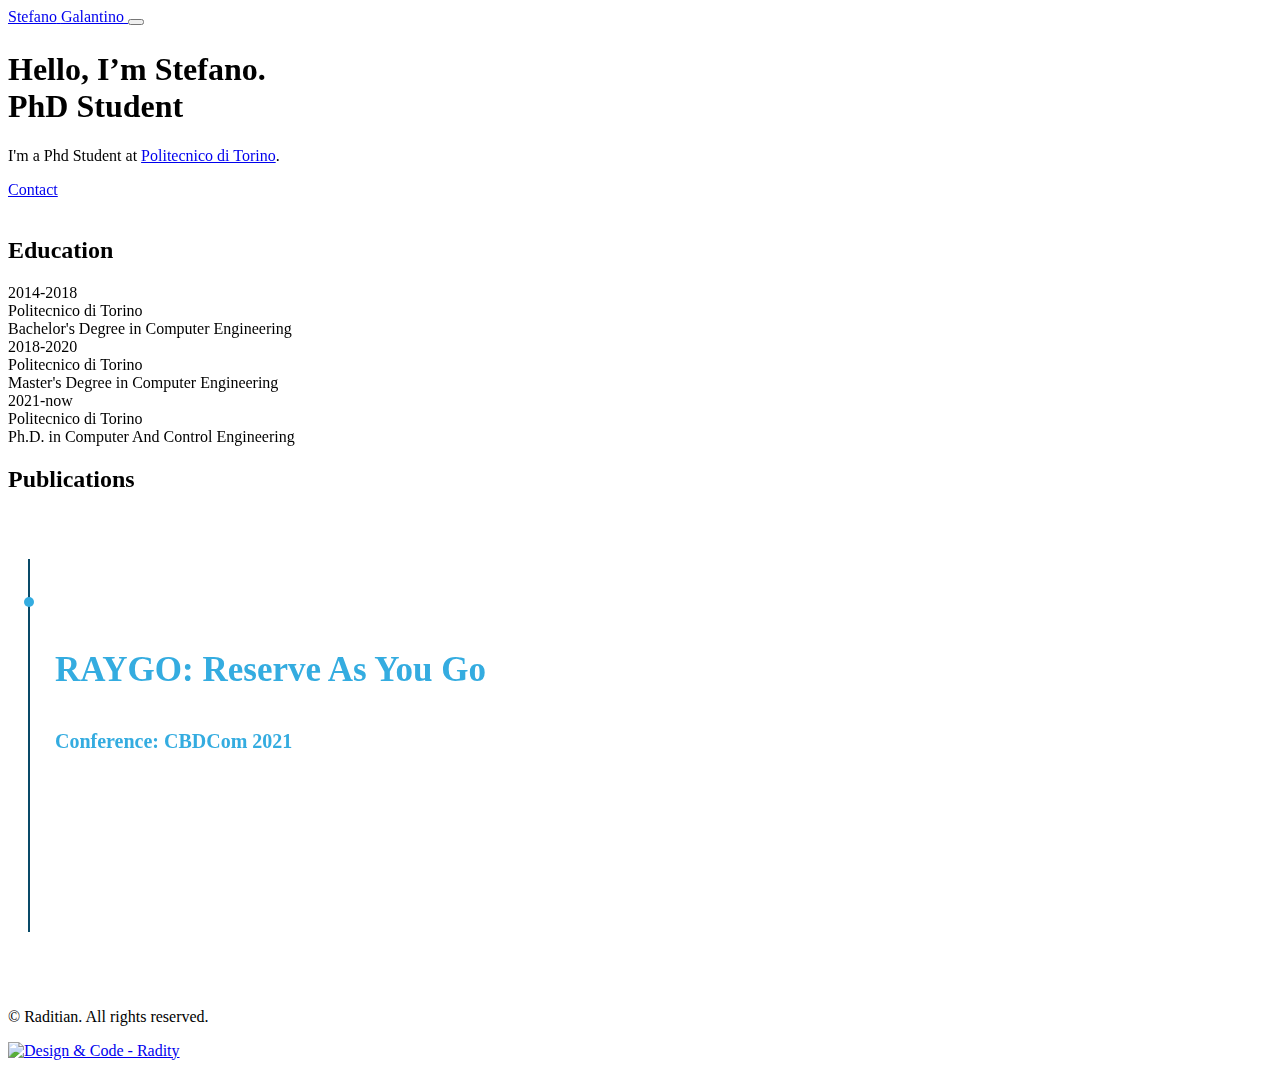
==== index.html @ fbf2f761 "Add tag for Google Analytics" ====
<!DOCTYPE html>
<html lang="en">

<head>
	<meta name="generator" content="Hugo 0.99.1" />

    <meta charset="UTF-8"/>
<meta name="viewport" content="width=device-width, initial-scale=1.0"/>
<meta http-equiv="X-UA-Compatible" content="ie=edge"/>

<!-- Global site tag (gtag.js) - Google Analytics -->
<script async src="https://www.googletagmanager.com/gtag/js?id=G-H5QQR2XGQD"></script>
<script>
  window.dataLayer = window.dataLayer || [];
  function gtag(){dataLayer.push(arguments);}
  gtag('js', new Date());

  gtag('config', 'G-H5QQR2XGQD');
</script>


<title></title>
<style>
     
    .rad-fade-in {
        will-change: opacity, transform;
        animation-name: rad-fade-in-fallback;
        animation-duration: 5s;
        animation-fill-mode: both;
    }

    @keyframes rad-fade-in-fallback {
        0% {
            opacity: 0;
        }

        75% {
            opacity: 0;
        }

        100% {
            opacity: 1;
        }
    }

    .fonts-loaded .rad-fade-in.rad-waiting {
        animation-name: none;
        opacity: 0;
    }

    .fonts-loaded .rad-fade-in.rad-animate {
        animation-name: rad-fade-in;
        animation-duration: 1.1s;
        animation-fill-mode: both;
    }

    @keyframes rad-fade-in {
        0% {
            opacity: 0;
        }

        100% {
            opacity: 1;
        }
    }

     
    .rad-fade-in-long {
        will-change: opacity, transform;
        animation-name: rad-fade-in-long-fallback;
        animation-duration: 8s;
        animation-fill-mode: both;
    }

    @keyframes rad-fade-in-long-fallback {
        0% {
            opacity: 0;
        }

        75% {
            opacity: 0;
        }

        100% {
            opacity: 1;
        }
    }

    .fonts-loaded .rad-fade-in-long.rad-waiting {
        animation-name: none;
        opacity: 0;
    }

    .fonts-loaded .rad-fade-in-long.rad-animate {
        animation-name: rad-fade-in-long;
        animation-duration: 2s;
        animation-fill-mode: both;
    }

    @keyframes rad-fade-in-long {
        0% {
            opacity: 0;
        }

        20% {
            opacity: 0;
        }

        100% {
            opacity: 1;
        }
    }

     
    .rad-fade-down {
        will-change: opacity, transform;
        animation-name: rad-fade-down-fallback;
        animation-duration: 5s;
        animation-fill-mode: both;
        transform: translateY(-30px);
    }

    @keyframes rad-fade-down-fallback {
        0% {
            opacity: 0;
            transform: translateY(-30px);
        }

        75% {
            opacity: 0;
            transform: translateY(-30px);
        }

        100% {
            opacity: 1;
            transform: translateY(0);
        }
    }

    .fonts-loaded .rad-fade-down.rad-waiting {
        animation-name: none;
        opacity: 0;
        transform: translateY(-30px);
    }

    .fonts-loaded .rad-fade-down.rad-animate {
        animation-name: rad-fade-down;
        animation-duration: 1.1s;
    }

    @keyframes rad-fade-down {
        0% {
            opacity: 0;
            transform: translateY(-30px);
        }

        100% {
            opacity: 1;
            transform: translateY(0);
        }
    }

     
    .rad-scale-down {
        will-change: opacity, transform;
        animation-name: rad-scale-down-fallback;
        animation-duration: 5s;
        animation-fill-mode: both;
        transform-origin: 50% 0;
    }

    @keyframes rad-scale-down-fallback {
        0% {
            opacity: 0;
            transform: scaleY(0.95);
        }

        75% {
            opacity: 0;
            transform: scaleY(0.95);
        }

        100% {
            opacity: 1;
            transform: scaleY(1);
        }
    }

    .fonts-loaded .rad-scale-down.rad-waiting {
        animation-name: none;
        opacity: 0;
        transform: scaleY(0.95);
    }

    .fonts-loaded .rad-scale-down.rad-animate {
        animation-name: rad-scale-down;
        animation-duration: 1.1s;
        animation-fill-mode: both;
    }

    @keyframes rad-scale-down {
        0% {
            opacity: 0;
            transform: scaleY(0.95);
        }

        100% {
            opacity: 1;
            transform: scaleY(1);
        }
    }

.timeline{
  width:100%;
  background-color:#ffffff;
  color:#fff;
  padding:30px 20px;
}
.timeline ul{
  list-style-type:none;
  border-left:2px solid #094a68;
  padding:10px 5px;
}
.timeline ul li{
  padding:20px 20px;
  position:relative;
  cursor:pointer;
  transition:.5s;
}
.timeline ul li span{
  display:inline-block;
  background-color:#ffffff;
  border-radius:25px;
  padding:2px 5px;
  font-size:15px;
  text-align:center;
}
.timeline ul li .content h3{
  color:#34ace0;
  font-size:17px;
  padding-top:5px;
}
.timeline ul li .content p{
  padding:5px 0px 15px 0px;
  font-size:15px;
}
.timeline ul li:before{
  position:absolute;
  content:'';
  width:10px;
  height:10px;
  background-color:#34ace0;
  border-radius:50%;
  left:-11px;
  top:28px;
  transition:.5s;
}
.timeline ul li:hover:before{
  background-color:#0F0;
  box-shadow:0px 0px 10px 2px #0F0;
}
@media (max-width:300px){
  .timeline{
    width:100%;
    padding:30px 5px 30px 10px;
  }
  .timeline ul li .content h3{
    color:#34ace0;
    font-size:15px;
  }

}

</style>


<link rel="stylesheet" href="https://stegala.github.io/css/main.css"/>

<link rel="stylesheet" href="https://stegala.github.io/css/rad-icons.css"/>

<link rel="stylesheet" href="https://stegala.github.io/css/custom.css"/>


    


</head>

<body>

	<header class="header fixed-top rad-animation-group" id="header">
  <div class="container rad-fade-in">
    <nav class="navbar navbar-expand-lg navbar-light p-0">
      <a class="navbar-brand" href="https://stegala.github.io/">
        <span>Stefano</span>
        <span>Galantino</span>
        
      </a>
      <button
        class="navbar-toggler"
        type="button"
        data-toggle="collapse"
        data-target="#navbarSupportedContent, #header"
        aria-controls="navbarSupportedContent"
        aria-expanded="false"
        aria-label="Toggle navigation"
      >
        <span class="navbar-toggler-icon"></span>
      </button>

      <div class="collapse navbar-collapse" id="navbarSupportedContent">
        <ul class="navbar-nav ml-lg-auto">
            
        </ul>
      </div>
    </nav>
  </div>
</header>


	
	
<section class="rad-showcase rad-showcase--index rad-animation-group rad-fade-down">
  <div class="rad-showcase__bg">
    <img
      class="lozad img-responsive"
      src="[data-uri]"
      data-src="https://stegala.github.io/img/who-am-i/picwish.png"
      data-srcset="https://stegala.github.io/img/who-am-i/picwish.png 1x, https://stegala.github.io/img/who-am-i/picwish.png 2x"
      alt=""
    />
  </div>
  <div class="container">
    <div class="row">
      <div class="col-12 col-sm-12 col-md-8 col-lg-7 col-xl-6">
        <h1 class="display-1">
          Hello, I’m Stefano.
          <br />
          <span
            >PhD Student</span
          >
        </h1>
        <p class="lead">
          I'm a Phd Student at <a target='_blank' href='https://www.polito.it'>Politecnico di Torino</a>.
        </p>
        <a
          href="https://www.dauin.polito.it/personale/scheda/%28nominativo%29/stefano.galantino"
          class="btn btn-primary"
        >
          <i class="icon-mail-fill"></i>
          Contact
        </a>
      </div>
    </div>
    <div class="row platform-links">
      <div class="col-12">
        
        <a href="https://www.linkedin.com/in/stefano-galantino-212301129/" target="_blank"
          ><i class="icon-linkedin-line"></i
        ></a>
        
        <a href="https://github.com/SteGala" target="_blank"
          ><i class="icon-github-line"></i
        ></a>
        
        <a href="https://twitter.com/StefanoGalanti6" target="_blank"
          ><i class="icon-twitter-line"></i
        ></a>
        
      </div>
    </div>
  </div>
  <div class="rad-showcase__bg rad-showcase__bg--mobile">
    <img
      class="lozad img-responsive"
      src="[data-uri]"
      data-src="https://stegala.github.io/img/who-am-i/picwish.png"
      alt=""
    />
  </div>
</section>


	
	

	
	
<section class="section section--border-bottom rad-animation-group">
    <div class="container">
        <div class="row rad-fade-down">
            <div class="col-12  ">
                <h2>Education</h2>
                <div class="row pt-2 pt-md-4">
                    
                    <div class="col-10 col-sm-4 mb-4 mb-sm-0">
                        <div class="education">
                            <div class="education__date">2014-2018</div>
                            <div class="education__title">Politecnico di Torino</div>
                            <div class="education__degree">
                                Bachelor&#39;s Degree in Computer Engineering
                            </div>
                        </div>
                    </div>
                    
                    <div class="col-10 col-sm-4 mb-4 mb-sm-0">
                        <div class="education">
                            <div class="education__date">2018-2020</div>
                            <div class="education__title">Politecnico di Torino</div>
                            <div class="education__degree">
                                Master&#39;s Degree in Computer Engineering
                            </div>
                        </div>
                    </div>
                    
                    <div class="col-10 col-sm-4 mb-4 mb-sm-0">
                        <div class="education">
                            <div class="education__date">2021-now</div>
                            <div class="education__title">Politecnico di Torino</div>
                            <div class="education__degree">
                                Ph.D. in Computer And Control Engineering
                            </div>
                        </div>
                    </div>
                    
                </div>
            </div>
        </div>
    </div>
</section>


<section class="section section--border-bottom rad-animation-group">
  <div class="container">
      <div class="row rad-fade-down">
          <div class="col-12  ">
              <h2>Publications</h2>
              <div class="timeline">
                <ul>
                  <li>
                    <span>October 2021</span>
                    <div class="content" onclick="window.open('https://ieeexplore.ieee.org/abstract/document/9730334','mywindow');" style="cursor: pointer;">
                      <h3 style="font-size:35px">RAYGO: Reserve As You Go</h3>
                      <h3 style="font-size:20px">Conference: CBDCom 2021</h3>
                      <p>
                        <b style="font-size:22px">Abstract:</b>
The capability to predict the precise resource requirements of a microservice-based application is a very important problem for cloud services. In fact, the allocation of abundant resources guarantees an excellent quality of experience (QoE) for the hosted services, but it can translate into unnecessary costs for the cloud customer due to the reserved (but unused) resources. On the other side, poor resource provisioning may turn out in scarce performance when experiencing an unexpected peak of demand. This paper proposes RAYGO, a novel approach for dynamic resource provisioning to microservices in Kubernetes that (i) reliefs the customers from the definition of appropriate execution boundaries, (ii) ensures the right amount of resources at any time, according to the past and the predicted usage, and (iii) operates at the application level, acknowledging the dependency between multiple correlated microservices.
                      </p>
                    </div>
                  </li>
                </ul>
              </div>
          </div>
      </div>
  </div>
</section>

	

	<footer class="footer">
  <div class="container">
    <div class="footer__left">
      <div class="footer__copy">
        © Raditian. All rights reserved.
      </div>
    </div>
    <div class="footer__links">
      <ul class="navbar-nav ">        
      </ul>
    </div>
    <div class="footer__right">
      <a href="https://radity.com/"
        ><img
          src="https://stegala.github.io/img/general/design-and-code-radity.png"
          srcset="https://stegala.github.io/img/general/design-and-code-radity.png 1x, https://stegala.github.io/img/general/design-and-code-radity@2x.png 2x"
          alt="Design &amp; Code - Radity"
      /></a>
    </div>
  </div>
</footer>

    <script src='https://stegala.github.io/js/rad-animations.js'></script>
<script src='https://stegala.github.io/js/library/lozad.min.js'></script>
<script>
  window.addEventListener("load", function() {
    var observer = window.lozad(".lozad", {
      rootMargin: window.innerHeight / 2 + "px 0px",
      threshold: 0.01
    }); 
    observer.observe();
  });
</script>
<script src='https://stegala.github.io/js/library/jquery-3.3.1.slim.min.js'></script>
<script src='https://stegala.github.io/js/library/bootstrap.min.js'></script>
<script src='https://stegala.github.io/js/sticky-header.js'></script>
<script src='https://stegala.github.io/js/library/smooth-scroll.polyfills.min.js'></script>
<script src='https://stegala.github.io/js/library/fontfaceobserver.js'></script>
<script>
  (function(w) {
    
    if (w.document.documentElement.className.indexOf("fonts-loaded") > -1) {
      return;
    }
    var fontA = new w.FontFaceObserver("Inter", {
      weight: 300
    });
    var fontB = new w.FontFaceObserver("Inter", {
      weight: 400
    });
    var fontC = new w.FontFaceObserver("Inter", {
      weight: 500
    });
    var fontD = new w.FontFaceObserver("Inter", {
      weight: 600
    });
    var fontE = new w.FontFaceObserver("Inter", {
      weight: 700
    });
    var fontF = new w.FontFaceObserver("Inter", {
      weight: 900
    });
    w.Promise.all([fontA.load(), fontC.load(), fontF.load()]).then(function() {
      w.document.documentElement.className += " fonts-loaded";
    });
  })(this);
</script>
<script>
  const scroll = new SmoothScroll('a[href*="#"]');
    $('a.nav-link').on('click', () => {
      const navbar = $('.navbar-collapse');
      if (navbar && navbar.hasClass('show')) {
        $('.navbar-toggler').click();
      }
    })
</script>

</body>

</html>
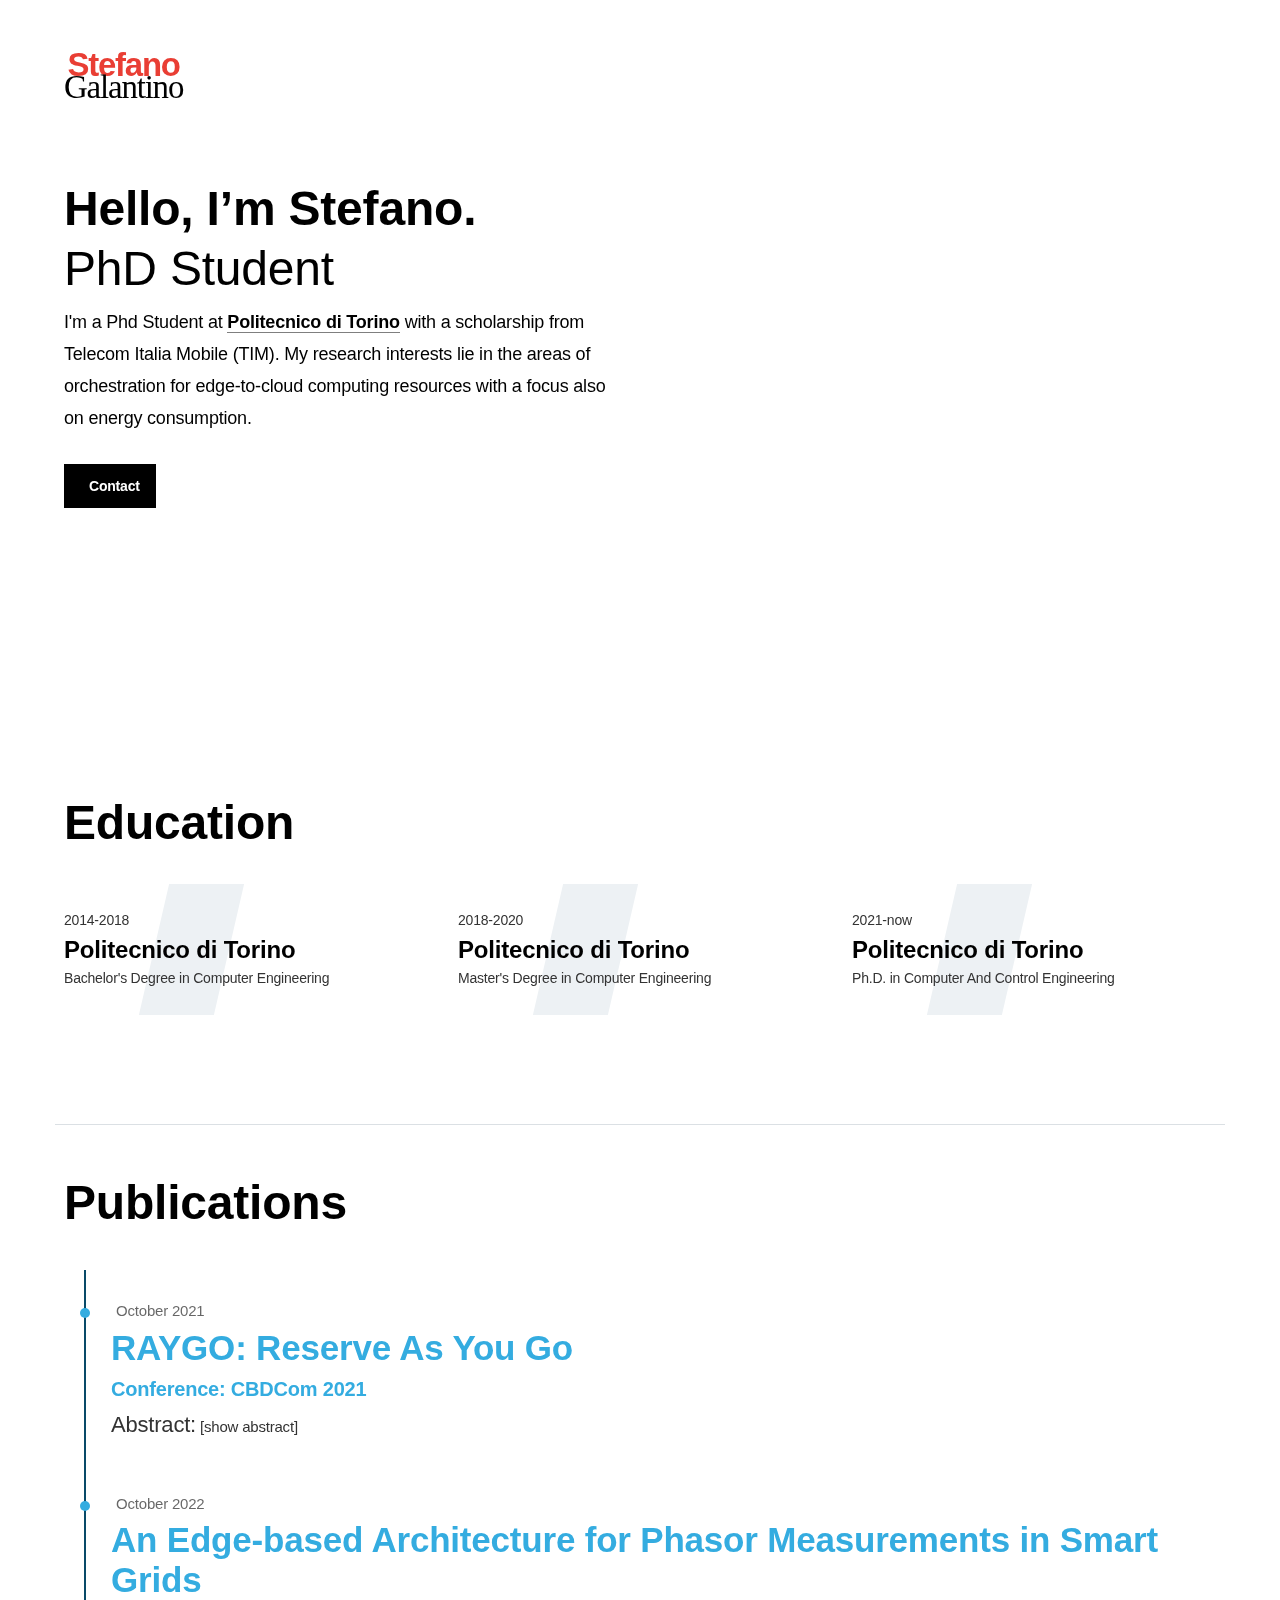
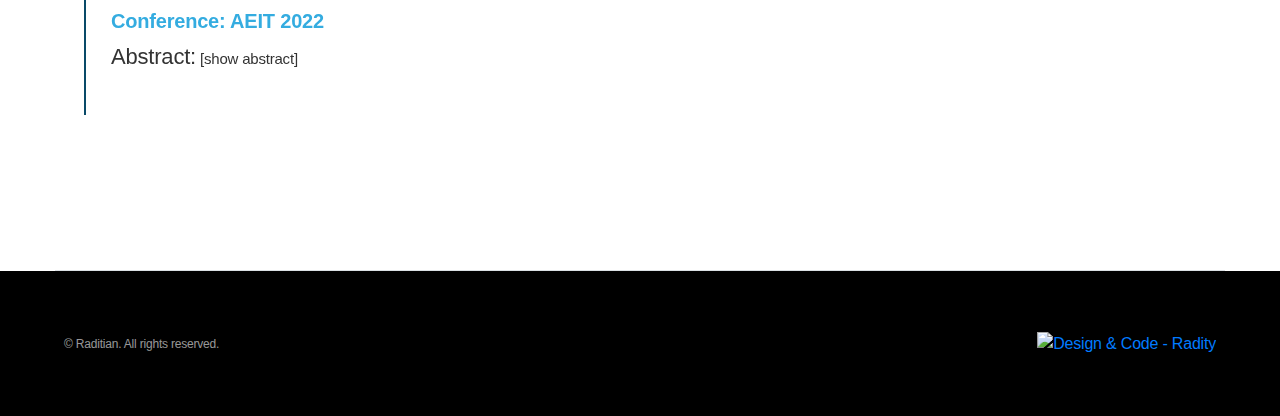
==== commit 8439c358: "Add collapsing abstract" ====
--- a/index.html
+++ b/index.html
@@ -8,19 +8,9 @@
     <meta charset="UTF-8"/>
 <meta name="viewport" content="width=device-width, initial-scale=1.0"/>
 <meta http-equiv="X-UA-Compatible" content="ie=edge"/>
-
-<!-- Global site tag (gtag.js) - Google Analytics -->
-<script async src="https://www.googletagmanager.com/gtag/js?id=G-H5QQR2XGQD"></script>
-<script>
-  window.dataLayer = window.dataLayer || [];
-  function gtag(){dataLayer.push(arguments);}
-  gtag('js', new Date());
-
-  gtag('config', 'G-H5QQR2XGQD');
-</script>
-
-
-<title></title>
+<meta name="google-site-verification" content="V_e1sEW46FnSusXERtduP-q_PcX3zpmLpabLUn7OYKY" />
+
+<title>Stefano Galantino</title>
 <style>
      
     .rad-fade-in {
@@ -225,7 +215,6 @@
 .timeline ul li{
   padding:20px 20px;
   position:relative;
-  cursor:pointer;
   transition:.5s;
 }
 .timeline ul li span{
@@ -239,9 +228,14 @@
 .timeline ul li .content h3{
   color:#34ace0;
   font-size:17px;
+  cursor:pointer;
   padding-top:5px;
 }
+.timeline ul li .content h2{
+  color:#34ace0;
+}
 .timeline ul li .content p{
+  cursor:pointer;
   padding:5px 0px 15px 0px;
   font-size:15px;
 }
@@ -342,7 +336,8 @@
           >
         </h1>
         <p class="lead">
-          I'm a Phd Student at <a target='_blank' href='https://www.polito.it'>Politecnico di Torino</a>.
+          I'm a Phd Student at <a target='_blank' href='https://www.polito.it'>Politecnico di Torino</a> with a scholarship from Telecom Italia Mobile (TIM).
+          My research interests lie in the areas of orchestration for <b>edge-to-cloud computing</b> resources with a focus also on energy consumption.
         </p>
         <a
           href="https://www.dauin.polito.it/personale/scheda/%28nominativo%29/stefano.galantino"
@@ -440,12 +435,31 @@
                 <ul>
                   <li>
                     <span>October 2021</span>
-                    <div class="content" onclick="window.open('https://ieeexplore.ieee.org/abstract/document/9730334','mywindow');" style="cursor: pointer;">
-                      <h3 style="font-size:35px">RAYGO: Reserve As You Go</h3>
-                      <h3 style="font-size:20px">Conference: CBDCom 2021</h3>
-                      <p>
+                    <div class="content">
+                      <h3 style="font-size:35px" onclick="window.open('https://ieeexplore.ieee.org/abstract/document/9730334','mywindow');">RAYGO: Reserve As You Go</h3>
+                      <h2 style="font-size:20px">Conference: CBDCom 2021</h2>
+                      <p style="display: contents;" id="collapsed-RAYGO" onclick="hideDisplayAbstract('RAYGO')">
+                        <b style="font-size:22px">Abstract:</b>
+                        [show abstract]
+                      </p>
+                      <p style="display: none;"  id="extended-RAYGO"  onclick="hideDisplayAbstract('RAYGO')">
                         <b style="font-size:22px">Abstract:</b>
 The capability to predict the precise resource requirements of a microservice-based application is a very important problem for cloud services. In fact, the allocation of abundant resources guarantees an excellent quality of experience (QoE) for the hosted services, but it can translate into unnecessary costs for the cloud customer due to the reserved (but unused) resources. On the other side, poor resource provisioning may turn out in scarce performance when experiencing an unexpected peak of demand. This paper proposes RAYGO, a novel approach for dynamic resource provisioning to microservices in Kubernetes that (i) reliefs the customers from the definition of appropriate execution boundaries, (ii) ensures the right amount of resources at any time, according to the past and the predicted usage, and (iii) operates at the application level, acknowledging the dependency between multiple correlated microservices.
+                      </p>
+                    </div>
+                  </li>
+                  <li>
+                    <span>October 2022</span>
+                    <div class="content">
+                      <h3 style="font-size:35px">An Edge-based Architecture for Phasor Measurements in Smart Grids</h3>
+                      <h2 style="font-size:20px">Conference: AEIT 2022</h2>
+                      <p style="display: contents;" id="collapsed-AEIT" onclick="hideDisplayAbstract('AEIT')">
+                        <b style="font-size:22px">Abstract:</b>
+                        [show abstract]
+                      </p>
+                      <p style="display: none;" id="extended-AEIT" onclick="hideDisplayAbstract('AEIT')">
+                        <b style="font-size:22px">Abstract:</b>
+This paper investigates the application of Kubernetes and Edge computing technologies to operate IT services in the context of power systems and smart grids. Traditional services for grid monitoring such as Phasor Measurement Units (PMUs) and Phasor Data Concentrators (PDCs) require a centralized architecture and a rigid networking infrastructure in order to properly function, which today is only achieved at the High Voltage (HV) transmission level. Furthermore, manual intervention is often the only option for PMUs/PDCs maintenance. In this work, the traditional PMU/PDC services were deployed as docker-containers in a decentralized Kubernetes cluster, which can represent any kind of geographically dispersed TCP/IP network. By leveraging remote orchestration, several key benefits are achieved: (1) no manual reconfiguration of the PMU-PDC communications upon network reconfiguration, (2) automatic PMU traffic redirection in case of PDC service redeployment in a different location, and (3) reduced data-loss upon PDC failure and enhanced overall system resiliency due to minimized ICT services down-time.
                       </p>
                     </div>
                   </li>
@@ -480,7 +494,7 @@
   </div>
 </footer>
 
-    <script src='https://stegala.github.io/js/rad-animations.js'></script>
+<script src='https://stegala.github.io/js/rad-animations.js'></script>
 <script src='https://stegala.github.io/js/library/lozad.min.js'></script>
 <script>
   window.addEventListener("load", function() {
@@ -496,6 +510,7 @@
 <script src='https://stegala.github.io/js/sticky-header.js'></script>
 <script src='https://stegala.github.io/js/library/smooth-scroll.polyfills.min.js'></script>
 <script src='https://stegala.github.io/js/library/fontfaceobserver.js'></script>
+<script src='https://stegala.github.io/js/main.js'></script>
 <script>
   (function(w) {
     
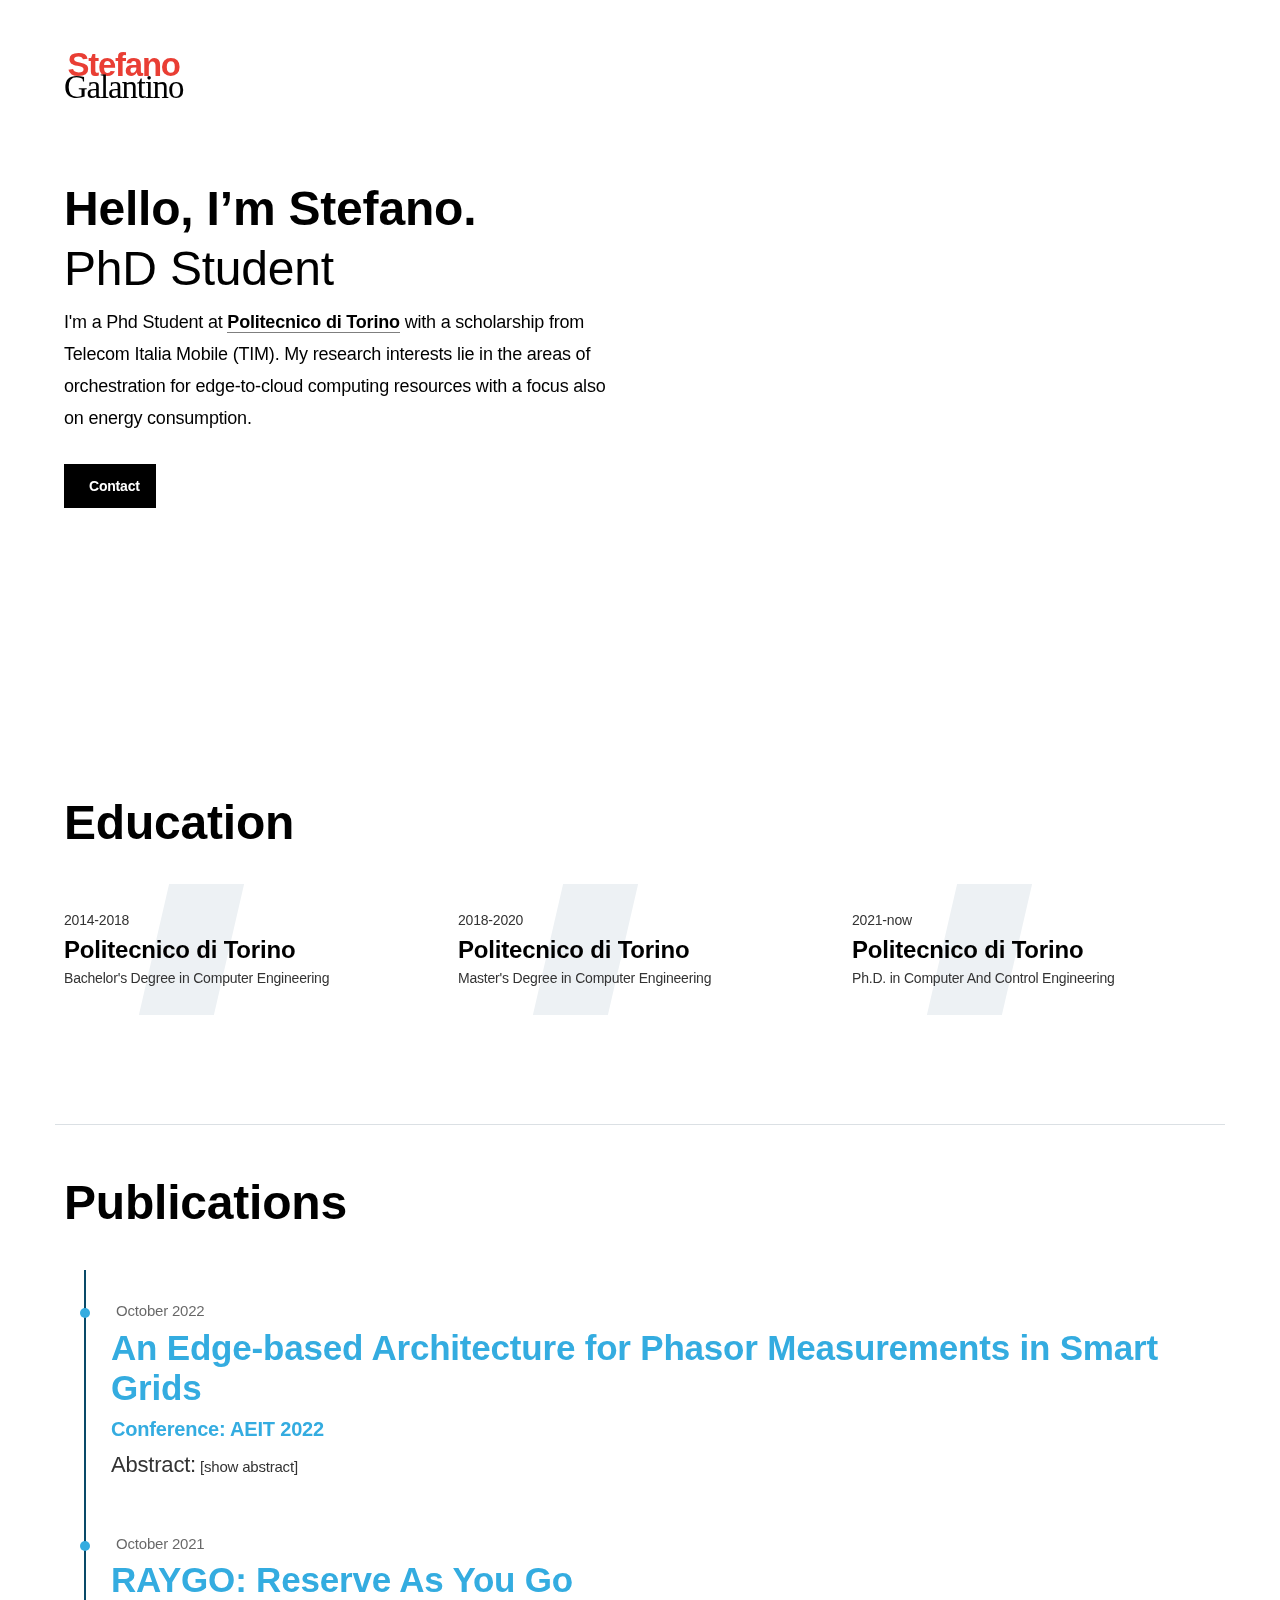
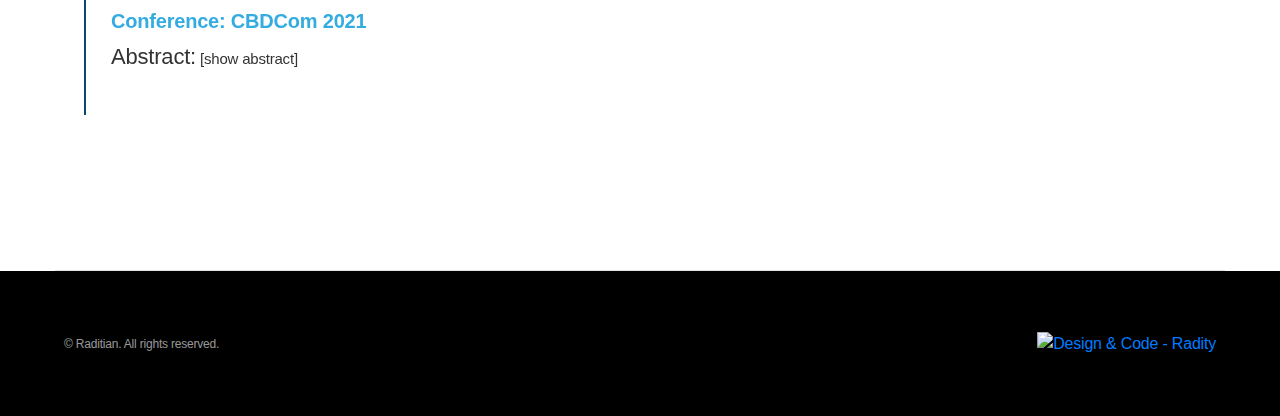
==== commit 8dbadcc0: "refactoring" ====
--- a/index.html
+++ b/index.html
@@ -1,555 +1,546 @@
-
 <!DOCTYPE html>
 <html lang="en">
 
 <head>
-	<meta name="generator" content="Hugo 0.99.1" />
-
-    <meta charset="UTF-8"/>
-<meta name="viewport" content="width=device-width, initial-scale=1.0"/>
-<meta http-equiv="X-UA-Compatible" content="ie=edge"/>
-<meta name="google-site-verification" content="V_e1sEW46FnSusXERtduP-q_PcX3zpmLpabLUn7OYKY" />
-
-<title>Stefano Galantino</title>
-<style>
-     
+  <meta name="generator" content="Hugo 0.99.1" />
+
+  <meta charset="UTF-8" />
+  <meta name="viewport" content="width=device-width, initial-scale=1.0" />
+  <meta http-equiv="X-UA-Compatible" content="ie=edge" />
+  <meta name="google-site-verification" content="V_e1sEW46FnSusXERtduP-q_PcX3zpmLpabLUn7OYKY" />
+
+  <title>Stefano Galantino</title>
+  <style>
     .rad-fade-in {
-        will-change: opacity, transform;
-        animation-name: rad-fade-in-fallback;
-        animation-duration: 5s;
-        animation-fill-mode: both;
+      will-change: opacity, transform;
+      animation-name: rad-fade-in-fallback;
+      animation-duration: 5s;
+      animation-fill-mode: both;
     }
 
     @keyframes rad-fade-in-fallback {
-        0% {
-            opacity: 0;
-        }
-
-        75% {
-            opacity: 0;
-        }
-
-        100% {
-            opacity: 1;
-        }
+      0% {
+        opacity: 0;
+      }
+
+      75% {
+        opacity: 0;
+      }
+
+      100% {
+        opacity: 1;
+      }
     }
 
     .fonts-loaded .rad-fade-in.rad-waiting {
-        animation-name: none;
-        opacity: 0;
+      animation-name: none;
+      opacity: 0;
     }
 
     .fonts-loaded .rad-fade-in.rad-animate {
-        animation-name: rad-fade-in;
-        animation-duration: 1.1s;
-        animation-fill-mode: both;
+      animation-name: rad-fade-in;
+      animation-duration: 1.1s;
+      animation-fill-mode: both;
     }
 
     @keyframes rad-fade-in {
-        0% {
-            opacity: 0;
-        }
-
-        100% {
-            opacity: 1;
-        }
-    }
-
-     
+      0% {
+        opacity: 0;
+      }
+
+      100% {
+        opacity: 1;
+      }
+    }
+
+
     .rad-fade-in-long {
-        will-change: opacity, transform;
-        animation-name: rad-fade-in-long-fallback;
-        animation-duration: 8s;
-        animation-fill-mode: both;
+      will-change: opacity, transform;
+      animation-name: rad-fade-in-long-fallback;
+      animation-duration: 8s;
+      animation-fill-mode: both;
     }
 
     @keyframes rad-fade-in-long-fallback {
-        0% {
-            opacity: 0;
-        }
-
-        75% {
-            opacity: 0;
-        }
-
-        100% {
-            opacity: 1;
-        }
+      0% {
+        opacity: 0;
+      }
+
+      75% {
+        opacity: 0;
+      }
+
+      100% {
+        opacity: 1;
+      }
     }
 
     .fonts-loaded .rad-fade-in-long.rad-waiting {
-        animation-name: none;
-        opacity: 0;
+      animation-name: none;
+      opacity: 0;
     }
 
     .fonts-loaded .rad-fade-in-long.rad-animate {
-        animation-name: rad-fade-in-long;
-        animation-duration: 2s;
-        animation-fill-mode: both;
+      animation-name: rad-fade-in-long;
+      animation-duration: 2s;
+      animation-fill-mode: both;
     }
 
     @keyframes rad-fade-in-long {
-        0% {
-            opacity: 0;
-        }
-
-        20% {
-            opacity: 0;
-        }
-
-        100% {
-            opacity: 1;
-        }
-    }
-
-     
+      0% {
+        opacity: 0;
+      }
+
+      20% {
+        opacity: 0;
+      }
+
+      100% {
+        opacity: 1;
+      }
+    }
+
+
     .rad-fade-down {
-        will-change: opacity, transform;
-        animation-name: rad-fade-down-fallback;
-        animation-duration: 5s;
-        animation-fill-mode: both;
+      will-change: opacity, transform;
+      animation-name: rad-fade-down-fallback;
+      animation-duration: 5s;
+      animation-fill-mode: both;
+      transform: translateY(-30px);
+    }
+
+    @keyframes rad-fade-down-fallback {
+      0% {
+        opacity: 0;
         transform: translateY(-30px);
-    }
-
-    @keyframes rad-fade-down-fallback {
-        0% {
-            opacity: 0;
-            transform: translateY(-30px);
-        }
-
-        75% {
-            opacity: 0;
-            transform: translateY(-30px);
-        }
-
-        100% {
-            opacity: 1;
-            transform: translateY(0);
-        }
+      }
+
+      75% {
+        opacity: 0;
+        transform: translateY(-30px);
+      }
+
+      100% {
+        opacity: 1;
+        transform: translateY(0);
+      }
     }
 
     .fonts-loaded .rad-fade-down.rad-waiting {
-        animation-name: none;
+      animation-name: none;
+      opacity: 0;
+      transform: translateY(-30px);
+    }
+
+    .fonts-loaded .rad-fade-down.rad-animate {
+      animation-name: rad-fade-down;
+      animation-duration: 1.1s;
+    }
+
+    @keyframes rad-fade-down {
+      0% {
         opacity: 0;
         transform: translateY(-30px);
-    }
-
-    .fonts-loaded .rad-fade-down.rad-animate {
-        animation-name: rad-fade-down;
-        animation-duration: 1.1s;
-    }
-
-    @keyframes rad-fade-down {
-        0% {
-            opacity: 0;
-            transform: translateY(-30px);
-        }
-
-        100% {
-            opacity: 1;
-            transform: translateY(0);
-        }
-    }
-
-     
+      }
+
+      100% {
+        opacity: 1;
+        transform: translateY(0);
+      }
+    }
+
+
     .rad-scale-down {
-        will-change: opacity, transform;
-        animation-name: rad-scale-down-fallback;
-        animation-duration: 5s;
-        animation-fill-mode: both;
-        transform-origin: 50% 0;
+      will-change: opacity, transform;
+      animation-name: rad-scale-down-fallback;
+      animation-duration: 5s;
+      animation-fill-mode: both;
+      transform-origin: 50% 0;
     }
 
     @keyframes rad-scale-down-fallback {
-        0% {
-            opacity: 0;
-            transform: scaleY(0.95);
-        }
-
-        75% {
-            opacity: 0;
-            transform: scaleY(0.95);
-        }
-
-        100% {
-            opacity: 1;
-            transform: scaleY(1);
-        }
+      0% {
+        opacity: 0;
+        transform: scaleY(0.95);
+      }
+
+      75% {
+        opacity: 0;
+        transform: scaleY(0.95);
+      }
+
+      100% {
+        opacity: 1;
+        transform: scaleY(1);
+      }
     }
 
     .fonts-loaded .rad-scale-down.rad-waiting {
-        animation-name: none;
+      animation-name: none;
+      opacity: 0;
+      transform: scaleY(0.95);
+    }
+
+    .fonts-loaded .rad-scale-down.rad-animate {
+      animation-name: rad-scale-down;
+      animation-duration: 1.1s;
+      animation-fill-mode: both;
+    }
+
+    @keyframes rad-scale-down {
+      0% {
         opacity: 0;
         transform: scaleY(0.95);
-    }
-
-    .fonts-loaded .rad-scale-down.rad-animate {
-        animation-name: rad-scale-down;
-        animation-duration: 1.1s;
-        animation-fill-mode: both;
-    }
-
-    @keyframes rad-scale-down {
-        0% {
-            opacity: 0;
-            transform: scaleY(0.95);
-        }
-
-        100% {
-            opacity: 1;
-            transform: scaleY(1);
-        }
-    }
-
-.timeline{
-  width:100%;
-  background-color:#ffffff;
-  color:#fff;
-  padding:30px 20px;
-}
-.timeline ul{
-  list-style-type:none;
-  border-left:2px solid #094a68;
-  padding:10px 5px;
-}
-.timeline ul li{
-  padding:20px 20px;
-  position:relative;
-  transition:.5s;
-}
-.timeline ul li span{
-  display:inline-block;
-  background-color:#ffffff;
-  border-radius:25px;
-  padding:2px 5px;
-  font-size:15px;
-  text-align:center;
-}
-.timeline ul li .content h3{
-  color:#34ace0;
-  font-size:17px;
-  cursor:pointer;
-  padding-top:5px;
-}
-.timeline ul li .content h2{
-  color:#34ace0;
-}
-.timeline ul li .content p{
-  cursor:pointer;
-  padding:5px 0px 15px 0px;
-  font-size:15px;
-}
-.timeline ul li:before{
-  position:absolute;
-  content:'';
-  width:10px;
-  height:10px;
-  background-color:#34ace0;
-  border-radius:50%;
-  left:-11px;
-  top:28px;
-  transition:.5s;
-}
-.timeline ul li:hover:before{
-  background-color:#0F0;
-  box-shadow:0px 0px 10px 2px #0F0;
-}
-@media (max-width:300px){
-  .timeline{
-    width:100%;
-    padding:30px 5px 30px 10px;
-  }
-  .timeline ul li .content h3{
-    color:#34ace0;
-    font-size:15px;
-  }
-
-}
-
-</style>
-
-
-<link rel="stylesheet" href="https://stegala.github.io/css/main.css"/>
-
-<link rel="stylesheet" href="https://stegala.github.io/css/rad-icons.css"/>
-
-<link rel="stylesheet" href="https://stegala.github.io/css/custom.css"/>
-
-
-    
-
-
+      }
+
+      100% {
+        opacity: 1;
+        transform: scaleY(1);
+      }
+    }
+
+    .timeline {
+      width: 100%;
+      background-color: #ffffff;
+      color: #fff;
+      padding: 30px 20px;
+    }
+
+    .timeline ul {
+      list-style-type: none;
+      border-left: 2px solid #094a68;
+      padding: 10px 5px;
+    }
+
+    .timeline ul li {
+      padding: 20px 20px;
+      position: relative;
+      transition: .5s;
+    }
+
+    .timeline ul li span {
+      display: inline-block;
+      background-color: #ffffff;
+      border-radius: 25px;
+      padding: 2px 5px;
+      font-size: 15px;
+      text-align: center;
+    }
+
+    .timeline ul li .content h3 {
+      color: #34ace0;
+      font-size: 17px;
+      cursor: pointer;
+      padding-top: 5px;
+    }
+
+    .timeline ul li .content h2 {
+      color: #34ace0;
+    }
+
+    .timeline ul li .content p {
+      cursor: pointer;
+      padding: 5px 0px 15px 0px;
+      font-size: 15px;
+    }
+
+    .timeline ul li:before {
+      position: absolute;
+      content: '';
+      width: 10px;
+      height: 10px;
+      background-color: #34ace0;
+      border-radius: 50%;
+      left: -11px;
+      top: 28px;
+      transition: .5s;
+    }
+
+    .timeline ul li:hover:before {
+      background-color: #0F0;
+      box-shadow: 0px 0px 10px 2px #0F0;
+    }
+
+    @media (max-width:300px) {
+      .timeline {
+        width: 100%;
+        padding: 30px 5px 30px 10px;
+      }
+
+      .timeline ul li .content h3 {
+        color: #34ace0;
+        font-size: 15px;
+      }
+
+    }
+  </style>
+
+  <link rel="stylesheet" href="https://stegala.github.io/css/main.css" />
+  <link rel="stylesheet" href="https://stegala.github.io/css/rad-icons.css" />
+  <link rel="stylesheet" href="https://stegala.github.io/css/custom.css" />
 </head>
 
 <body>
 
-	<header class="header fixed-top rad-animation-group" id="header">
-  <div class="container rad-fade-in">
-    <nav class="navbar navbar-expand-lg navbar-light p-0">
-      <a class="navbar-brand" href="https://stegala.github.io/">
-        <span>Stefano</span>
-        <span>Galantino</span>
-        
-      </a>
-      <button
-        class="navbar-toggler"
-        type="button"
-        data-toggle="collapse"
-        data-target="#navbarSupportedContent, #header"
-        aria-controls="navbarSupportedContent"
-        aria-expanded="false"
-        aria-label="Toggle navigation"
-      >
-        <span class="navbar-toggler-icon"></span>
-      </button>
-
-      <div class="collapse navbar-collapse" id="navbarSupportedContent">
-        <ul class="navbar-nav ml-lg-auto">
-            
+  <header class="header fixed-top rad-animation-group" id="header">
+    <div class="container rad-fade-in">
+      <nav class="navbar navbar-expand-lg navbar-light p-0">
+        <a class="navbar-brand" href="https://stegala.github.io/">
+          <span>Stefano</span>
+          <span>Galantino</span>
+
+        </a>
+        <button class="navbar-toggler" type="button" data-toggle="collapse"
+          data-target="#navbarSupportedContent, #header" aria-controls="navbarSupportedContent" aria-expanded="false"
+          aria-label="Toggle navigation">
+          <span class="navbar-toggler-icon"></span>
+        </button>
+
+        <div class="collapse navbar-collapse" id="navbarSupportedContent">
+          <ul class="navbar-nav ml-lg-auto">
+
+          </ul>
+        </div>
+      </nav>
+    </div>
+  </header>
+
+  <section class="rad-showcase rad-showcase--index rad-animation-group rad-fade-down">
+    <div class="rad-showcase__bg">
+      <img class="lozad img-responsive"
+        src="[data-uri]"
+        data-src="https://stegala.github.io/img/who-am-i/picwish.png"
+        data-srcset="https://stegala.github.io/img/who-am-i/picwish.png 1x, https://stegala.github.io/img/who-am-i/picwish.png 2x"
+        alt="" />
+    </div>
+    <div class="container">
+      <div class="row">
+        <div class="col-12 col-sm-12 col-md-8 col-lg-7 col-xl-6">
+          <h1 class="display-1">
+            Hello, I’m Stefano.
+            <br />
+            <span>PhD Student</span>
+          </h1>
+          <p class="lead">
+            I'm a Phd Student at <a target='_blank' href='https://www.polito.it'>Politecnico di Torino</a> with a
+            scholarship from Telecom Italia Mobile (TIM).
+            My research interests lie in the areas of orchestration for <b>edge-to-cloud computing</b> resources with a
+            focus also on energy consumption.
+          </p>
+          <a href="https://www.dauin.polito.it/personale/scheda/%28nominativo%29/stefano.galantino"
+            class="btn btn-primary">
+            <i class="icon-mail-fill"></i>
+            Contact
+          </a>
+        </div>
+      </div>
+      <div class="row platform-links">
+        <div class="col-12">
+
+          <a href="https://www.linkedin.com/in/stefano-galantino-212301129/" target="_blank"><i
+              class="icon-linkedin-line"></i></a>
+
+          <a href="https://github.com/SteGala" target="_blank"><i class="icon-github-line"></i></a>
+
+          <a href="https://twitter.com/StefanoGalanti6" target="_blank"><i class="icon-twitter-line"></i></a>
+
+        </div>
+      </div>
+    </div>
+    <div class="rad-showcase__bg rad-showcase__bg--mobile">
+      <img class="lozad img-responsive"
+        src="[data-uri]"
+        data-src="https://stegala.github.io/img/who-am-i/picwish.png" alt="" />
+    </div>
+  </section>
+  
+  <section class="section section--border-bottom rad-animation-group">
+    <div class="container">
+      <div class="row rad-fade-down">
+        <div class="col-12  ">
+          <h2>Education</h2>
+          <div class="row pt-2 pt-md-4">
+
+            <div class="col-10 col-sm-4 mb-4 mb-sm-0">
+              <div class="education">
+                <div class="education__date">2014-2018</div>
+                <div class="education__title">Politecnico di Torino</div>
+                <div class="education__degree">
+                  Bachelor&#39;s Degree in Computer Engineering
+                </div>
+              </div>
+            </div>
+
+            <div class="col-10 col-sm-4 mb-4 mb-sm-0">
+              <div class="education">
+                <div class="education__date">2018-2020</div>
+                <div class="education__title">Politecnico di Torino</div>
+                <div class="education__degree">
+                  Master&#39;s Degree in Computer Engineering
+                </div>
+              </div>
+            </div>
+
+            <div class="col-10 col-sm-4 mb-4 mb-sm-0">
+              <div class="education">
+                <div class="education__date">2021-now</div>
+                <div class="education__title">Politecnico di Torino</div>
+                <div class="education__degree">
+                  Ph.D. in Computer And Control Engineering
+                </div>
+              </div>
+            </div>
+
+          </div>
+        </div>
+      </div>
+    </div>
+  </section>
+
+
+  <section class="section section--border-bottom rad-animation-group">
+    <div class="container">
+      <div class="row rad-fade-down">
+        <div class="col-12  ">
+          <h2>Publications</h2>
+          <div class="timeline">
+            <ul>
+              <li>
+                <span>October 2022</span>
+                <div class="content">
+                  <h3 style="font-size:35px">An Edge-based Architecture for Phasor Measurements in Smart Grids</h3>
+                  <h2 style="font-size:20px">Conference: AEIT 2022</h2>
+                  <p style="display: contents;" id="collapsed-AEIT" onclick="hideDisplayAbstract('AEIT')">
+                    <b style="font-size:22px">Abstract:</b>
+                    [show abstract]
+                  </p>
+                  <p style="display: none;" id="extended-AEIT" onclick="hideDisplayAbstract('AEIT')">
+                    <b style="font-size:22px">Abstract:</b>
+                    This paper investigates the application of Kubernetes and Edge computing technologies to operate IT
+                    services in the context of power systems and smart grids. Traditional services for grid monitoring
+                    such as Phasor Measurement Units (PMUs) and Phasor Data Concentrators (PDCs) require a centralized
+                    architecture and a rigid networking infrastructure in order to properly function, which today is
+                    only achieved at the High Voltage (HV) transmission level. Furthermore, manual intervention is often
+                    the only option for PMUs/PDCs maintenance. In this work, the traditional PMU/PDC services were
+                    deployed as docker-containers in a decentralized Kubernetes cluster, which can represent any kind of
+                    geographically dispersed TCP/IP network. By leveraging remote orchestration, several key benefits
+                    are achieved: (1) no manual reconfiguration of the PMU-PDC communications upon network
+                    reconfiguration, (2) automatic PMU traffic redirection in case of PDC service redeployment in a
+                    different location, and (3) reduced data-loss upon PDC failure and enhanced overall system
+                    resiliency due to minimized ICT services down-time.
+                  </p>
+                </div>
+              </li>
+              <li>
+                <span>October 2021</span>
+                <div class="content">
+                  <h3 style="font-size:35px"
+                    onclick="window.open('https://ieeexplore.ieee.org/abstract/document/9730334','mywindow');">RAYGO:
+                    Reserve As You Go</h3>
+                  <h2 style="font-size:20px">Conference: CBDCom 2021</h2>
+                  <p style="display: contents;" id="collapsed-RAYGO" onclick="hideDisplayAbstract('RAYGO')">
+                    <b style="font-size:22px">Abstract:</b>
+                    [show abstract]
+                  </p>
+                  <p style="display: none;" id="extended-RAYGO" onclick="hideDisplayAbstract('RAYGO')">
+                    <b style="font-size:22px">Abstract:</b>
+                    The capability to predict the precise resource requirements of a microservice-based application is a
+                    very important problem for cloud services. In fact, the allocation of abundant resources guarantees
+                    an excellent quality of experience (QoE) for the hosted services, but it can translate into
+                    unnecessary costs for the cloud customer due to the reserved (but unused) resources. On the other
+                    side, poor resource provisioning may turn out in scarce performance when experiencing an unexpected
+                    peak of demand. This paper proposes RAYGO, a novel approach for dynamic resource provisioning to
+                    microservices in Kubernetes that (i) reliefs the customers from the definition of appropriate
+                    execution boundaries, (ii) ensures the right amount of resources at any time, according to the past
+                    and the predicted usage, and (iii) operates at the application level, acknowledging the dependency
+                    between multiple correlated microservices.
+                  </p>
+                </div>
+              </li>
+            </ul>
+          </div>
+        </div>
+      </div>
+    </div>
+  </section>
+
+
+
+  <footer class="footer">
+    <div class="container">
+      <div class="footer__left">
+        <div class="footer__copy">
+          © Raditian. All rights reserved.
+        </div>
+      </div>
+      <div class="footer__links">
+        <ul class="navbar-nav ">
         </ul>
       </div>
-    </nav>
-  </div>
-</header>
-
-
-	
-	
-<section class="rad-showcase rad-showcase--index rad-animation-group rad-fade-down">
-  <div class="rad-showcase__bg">
-    <img
-      class="lozad img-responsive"
-      src="[data-uri]"
-      data-src="https://stegala.github.io/img/who-am-i/picwish.png"
-      data-srcset="https://stegala.github.io/img/who-am-i/picwish.png 1x, https://stegala.github.io/img/who-am-i/picwish.png 2x"
-      alt=""
-    />
-  </div>
-  <div class="container">
-    <div class="row">
-      <div class="col-12 col-sm-12 col-md-8 col-lg-7 col-xl-6">
-        <h1 class="display-1">
-          Hello, I’m Stefano.
-          <br />
-          <span
-            >PhD Student</span
-          >
-        </h1>
-        <p class="lead">
-          I'm a Phd Student at <a target='_blank' href='https://www.polito.it'>Politecnico di Torino</a> with a scholarship from Telecom Italia Mobile (TIM).
-          My research interests lie in the areas of orchestration for <b>edge-to-cloud computing</b> resources with a focus also on energy consumption.
-        </p>
-        <a
-          href="https://www.dauin.polito.it/personale/scheda/%28nominativo%29/stefano.galantino"
-          class="btn btn-primary"
-        >
-          <i class="icon-mail-fill"></i>
-          Contact
-        </a>
-      </div>
-    </div>
-    <div class="row platform-links">
-      <div class="col-12">
-        
-        <a href="https://www.linkedin.com/in/stefano-galantino-212301129/" target="_blank"
-          ><i class="icon-linkedin-line"></i
-        ></a>
-        
-        <a href="https://github.com/SteGala" target="_blank"
-          ><i class="icon-github-line"></i
-        ></a>
-        
-        <a href="https://twitter.com/StefanoGalanti6" target="_blank"
-          ><i class="icon-twitter-line"></i
-        ></a>
-        
-      </div>
-    </div>
-  </div>
-  <div class="rad-showcase__bg rad-showcase__bg--mobile">
-    <img
-      class="lozad img-responsive"
-      src="[data-uri]"
-      data-src="https://stegala.github.io/img/who-am-i/picwish.png"
-      alt=""
-    />
-  </div>
-</section>
-
-
-	
-	
-
-	
-	
-<section class="section section--border-bottom rad-animation-group">
-    <div class="container">
-        <div class="row rad-fade-down">
-            <div class="col-12  ">
-                <h2>Education</h2>
-                <div class="row pt-2 pt-md-4">
-                    
-                    <div class="col-10 col-sm-4 mb-4 mb-sm-0">
-                        <div class="education">
-                            <div class="education__date">2014-2018</div>
-                            <div class="education__title">Politecnico di Torino</div>
-                            <div class="education__degree">
-                                Bachelor&#39;s Degree in Computer Engineering
-                            </div>
-                        </div>
-                    </div>
-                    
-                    <div class="col-10 col-sm-4 mb-4 mb-sm-0">
-                        <div class="education">
-                            <div class="education__date">2018-2020</div>
-                            <div class="education__title">Politecnico di Torino</div>
-                            <div class="education__degree">
-                                Master&#39;s Degree in Computer Engineering
-                            </div>
-                        </div>
-                    </div>
-                    
-                    <div class="col-10 col-sm-4 mb-4 mb-sm-0">
-                        <div class="education">
-                            <div class="education__date">2021-now</div>
-                            <div class="education__title">Politecnico di Torino</div>
-                            <div class="education__degree">
-                                Ph.D. in Computer And Control Engineering
-                            </div>
-                        </div>
-                    </div>
-                    
-                </div>
-            </div>
-        </div>
-    </div>
-</section>
-
-
-<section class="section section--border-bottom rad-animation-group">
-  <div class="container">
-      <div class="row rad-fade-down">
-          <div class="col-12  ">
-              <h2>Publications</h2>
-              <div class="timeline">
-                <ul>
-                  <li>
-                    <span>October 2021</span>
-                    <div class="content">
-                      <h3 style="font-size:35px" onclick="window.open('https://ieeexplore.ieee.org/abstract/document/9730334','mywindow');">RAYGO: Reserve As You Go</h3>
-                      <h2 style="font-size:20px">Conference: CBDCom 2021</h2>
-                      <p style="display: contents;" id="collapsed-RAYGO" onclick="hideDisplayAbstract('RAYGO')">
-                        <b style="font-size:22px">Abstract:</b>
-                        [show abstract]
-                      </p>
-                      <p style="display: none;"  id="extended-RAYGO"  onclick="hideDisplayAbstract('RAYGO')">
-                        <b style="font-size:22px">Abstract:</b>
-The capability to predict the precise resource requirements of a microservice-based application is a very important problem for cloud services. In fact, the allocation of abundant resources guarantees an excellent quality of experience (QoE) for the hosted services, but it can translate into unnecessary costs for the cloud customer due to the reserved (but unused) resources. On the other side, poor resource provisioning may turn out in scarce performance when experiencing an unexpected peak of demand. This paper proposes RAYGO, a novel approach for dynamic resource provisioning to microservices in Kubernetes that (i) reliefs the customers from the definition of appropriate execution boundaries, (ii) ensures the right amount of resources at any time, according to the past and the predicted usage, and (iii) operates at the application level, acknowledging the dependency between multiple correlated microservices.
-                      </p>
-                    </div>
-                  </li>
-                  <li>
-                    <span>October 2022</span>
-                    <div class="content">
-                      <h3 style="font-size:35px">An Edge-based Architecture for Phasor Measurements in Smart Grids</h3>
-                      <h2 style="font-size:20px">Conference: AEIT 2022</h2>
-                      <p style="display: contents;" id="collapsed-AEIT" onclick="hideDisplayAbstract('AEIT')">
-                        <b style="font-size:22px">Abstract:</b>
-                        [show abstract]
-                      </p>
-                      <p style="display: none;" id="extended-AEIT" onclick="hideDisplayAbstract('AEIT')">
-                        <b style="font-size:22px">Abstract:</b>
-This paper investigates the application of Kubernetes and Edge computing technologies to operate IT services in the context of power systems and smart grids. Traditional services for grid monitoring such as Phasor Measurement Units (PMUs) and Phasor Data Concentrators (PDCs) require a centralized architecture and a rigid networking infrastructure in order to properly function, which today is only achieved at the High Voltage (HV) transmission level. Furthermore, manual intervention is often the only option for PMUs/PDCs maintenance. In this work, the traditional PMU/PDC services were deployed as docker-containers in a decentralized Kubernetes cluster, which can represent any kind of geographically dispersed TCP/IP network. By leveraging remote orchestration, several key benefits are achieved: (1) no manual reconfiguration of the PMU-PDC communications upon network reconfiguration, (2) automatic PMU traffic redirection in case of PDC service redeployment in a different location, and (3) reduced data-loss upon PDC failure and enhanced overall system resiliency due to minimized ICT services down-time.
-                      </p>
-                    </div>
-                  </li>
-                </ul>
-              </div>
-          </div>
-      </div>
-  </div>
-</section>
-
-	
-
-	<footer class="footer">
-  <div class="container">
-    <div class="footer__left">
-      <div class="footer__copy">
-        © Raditian. All rights reserved.
-      </div>
-    </div>
-    <div class="footer__links">
-      <ul class="navbar-nav ">        
-      </ul>
-    </div>
-    <div class="footer__right">
-      <a href="https://radity.com/"
-        ><img
-          src="https://stegala.github.io/img/general/design-and-code-radity.png"
-          srcset="https://stegala.github.io/img/general/design-and-code-radity.png 1x, https://stegala.github.io/img/general/design-and-code-radity@2x.png 2x"
-          alt="Design &amp; Code - Radity"
-      /></a>
-    </div>
-  </div>
-</footer>
-
-<script src='https://stegala.github.io/js/rad-animations.js'></script>
-<script src='https://stegala.github.io/js/library/lozad.min.js'></script>
-<script>
-  window.addEventListener("load", function() {
-    var observer = window.lozad(".lozad", {
-      rootMargin: window.innerHeight / 2 + "px 0px",
-      threshold: 0.01
-    }); 
-    observer.observe();
-  });
-</script>
-<script src='https://stegala.github.io/js/library/jquery-3.3.1.slim.min.js'></script>
-<script src='https://stegala.github.io/js/library/bootstrap.min.js'></script>
-<script src='https://stegala.github.io/js/sticky-header.js'></script>
-<script src='https://stegala.github.io/js/library/smooth-scroll.polyfills.min.js'></script>
-<script src='https://stegala.github.io/js/library/fontfaceobserver.js'></script>
-<script src='https://stegala.github.io/js/main.js'></script>
-<script>
-  (function(w) {
-    
-    if (w.document.documentElement.className.indexOf("fonts-loaded") > -1) {
-      return;
-    }
-    var fontA = new w.FontFaceObserver("Inter", {
-      weight: 300
+      <div class="footer__right">
+        <a href="https://radity.com/"><img src="https://stegala.github.io/img/general/design-and-code-radity.png"
+            srcset="https://stegala.github.io/img/general/design-and-code-radity.png 1x, https://stegala.github.io/img/general/design-and-code-radity@2x.png 2x"
+            alt="Design &amp; Code - Radity" /></a>
+      </div>
+    </div>
+  </footer>
+
+  <script src='https://stegala.github.io/js/rad-animations.js'></script>
+  <script src='https://stegala.github.io/js/library/lozad.min.js'></script>
+  <script>
+    window.addEventListener("load", function () {
+      var observer = window.lozad(".lozad", {
+        rootMargin: window.innerHeight / 2 + "px 0px",
+        threshold: 0.01
+      });
+      observer.observe();
     });
-    var fontB = new w.FontFaceObserver("Inter", {
-      weight: 400
-    });
-    var fontC = new w.FontFaceObserver("Inter", {
-      weight: 500
-    });
-    var fontD = new w.FontFaceObserver("Inter", {
-      weight: 600
-    });
-    var fontE = new w.FontFaceObserver("Inter", {
-      weight: 700
-    });
-    var fontF = new w.FontFaceObserver("Inter", {
-      weight: 900
-    });
-    w.Promise.all([fontA.load(), fontC.load(), fontF.load()]).then(function() {
-      w.document.documentElement.className += " fonts-loaded";
-    });
-  })(this);
-</script>
-<script>
-  const scroll = new SmoothScroll('a[href*="#"]');
+  </script>
+  <script src='https://stegala.github.io/js/library/jquery-3.3.1.slim.min.js'></script>
+  <script src='https://stegala.github.io/js/library/bootstrap.min.js'></script>
+  <script src='https://stegala.github.io/js/sticky-header.js'></script>
+  <script src='https://stegala.github.io/js/library/smooth-scroll.polyfills.min.js'></script>
+  <script src='https://stegala.github.io/js/library/fontfaceobserver.js'></script>
+  <script src='https://stegala.github.io/js/main.js'></script>
+  <script>
+    (function (w) {
+
+      if (w.document.documentElement.className.indexOf("fonts-loaded") > -1) {
+        return;
+      }
+      var fontA = new w.FontFaceObserver("Inter", {
+        weight: 300
+      });
+      var fontB = new w.FontFaceObserver("Inter", {
+        weight: 400
+      });
+      var fontC = new w.FontFaceObserver("Inter", {
+        weight: 500
+      });
+      var fontD = new w.FontFaceObserver("Inter", {
+        weight: 600
+      });
+      var fontE = new w.FontFaceObserver("Inter", {
+        weight: 700
+      });
+      var fontF = new w.FontFaceObserver("Inter", {
+        weight: 900
+      });
+      w.Promise.all([fontA.load(), fontC.load(), fontF.load()]).then(function () {
+        w.document.documentElement.className += " fonts-loaded";
+      });
+    })(this);
+  </script>
+  <script>
+    const scroll = new SmoothScroll('a[href*="#"]');
     $('a.nav-link').on('click', () => {
       const navbar = $('.navbar-collapse');
       if (navbar && navbar.hasClass('show')) {
         $('.navbar-toggler').click();
       }
     })
-</script>
+  </script>
 
 </body>
 
-</html>
+</html>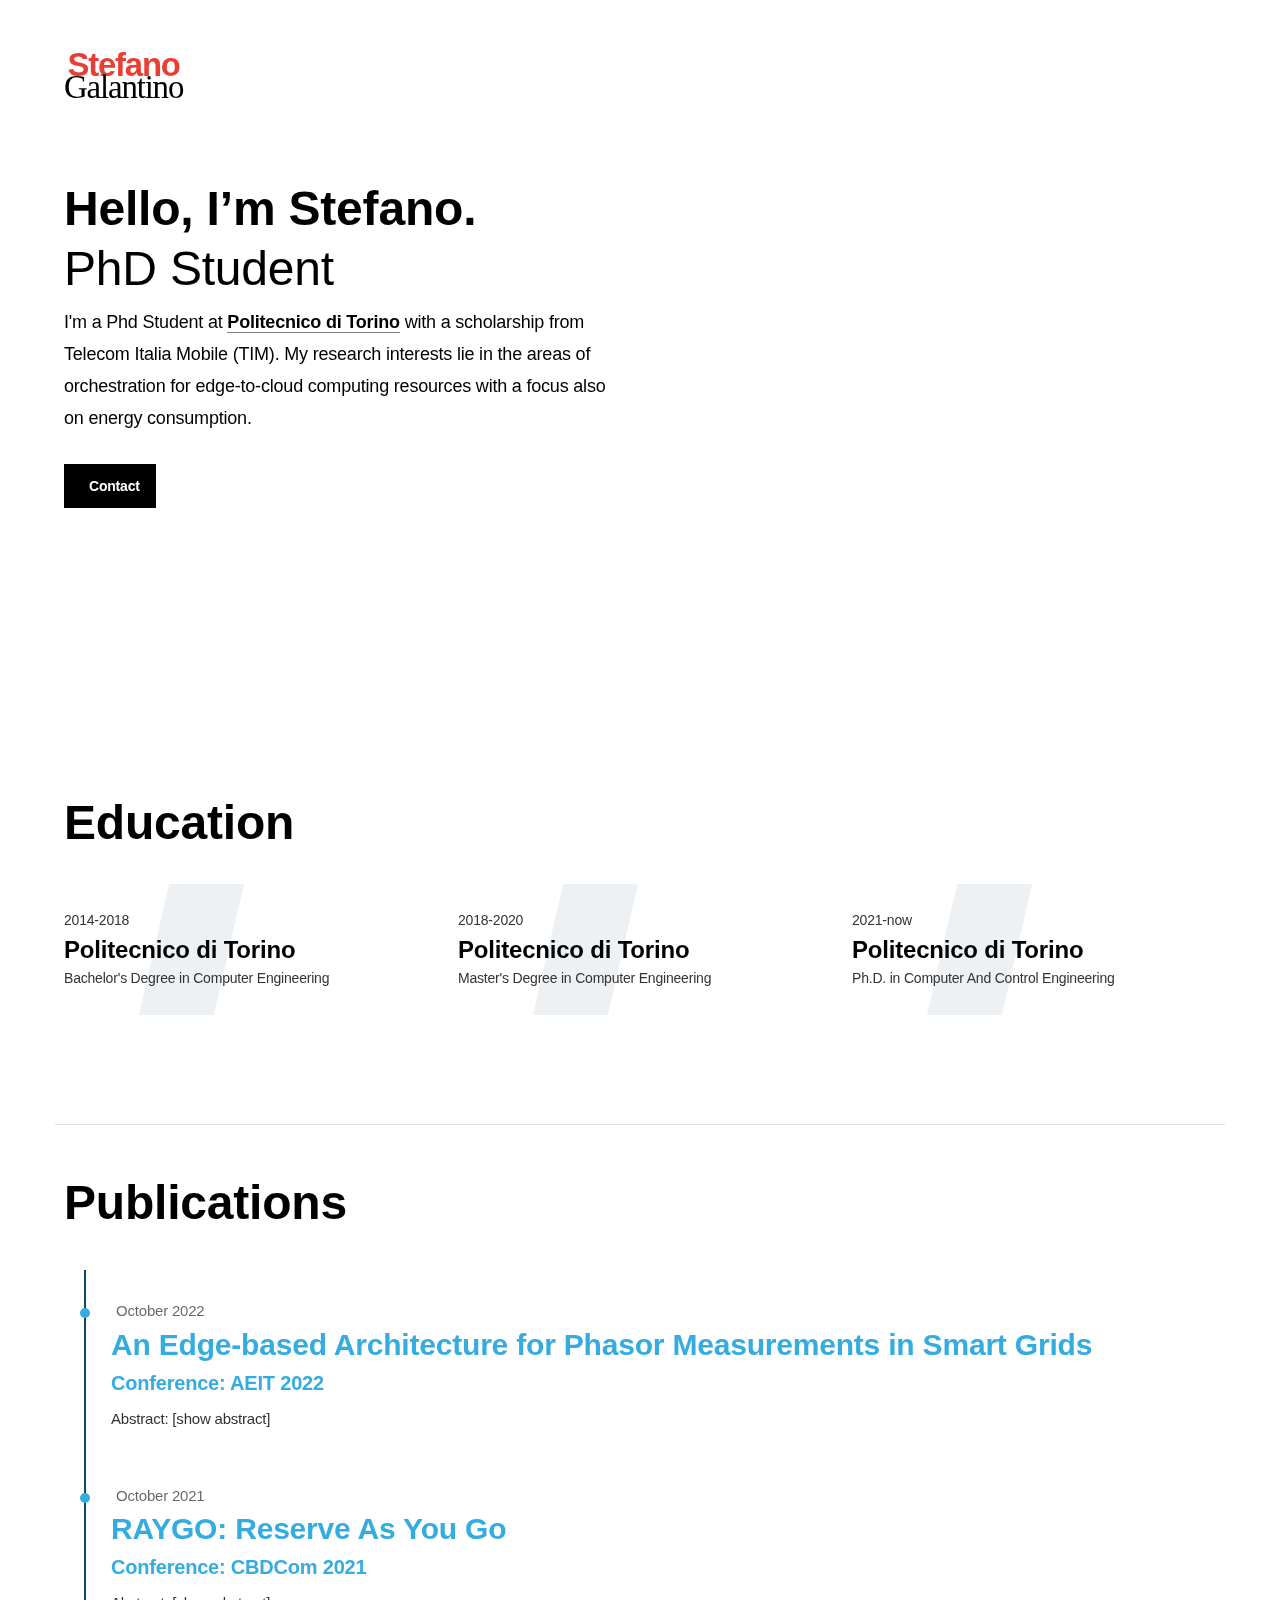
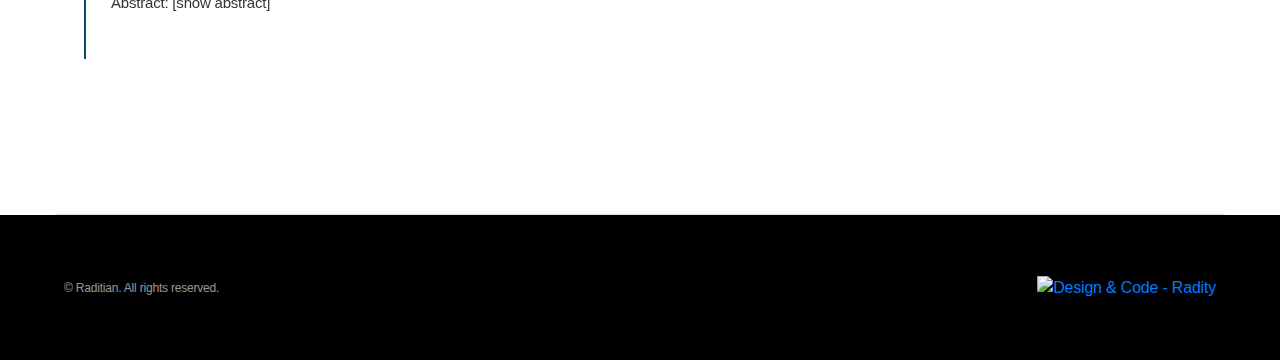
==== commit 5e176fe8: "refactoring" ====
--- a/index.html
+++ b/index.html
@@ -353,7 +353,7 @@
         data-src="https://stegala.github.io/img/who-am-i/picwish.png" alt="" />
     </div>
   </section>
-  
+
   <section class="section section--border-bottom rad-animation-group">
     <div class="container">
       <div class="row rad-fade-down">
@@ -408,14 +408,14 @@
               <li>
                 <span>October 2022</span>
                 <div class="content">
-                  <h3 style="font-size:35px">An Edge-based Architecture for Phasor Measurements in Smart Grids</h3>
+                  <h3 style="font-size:30px">An Edge-based Architecture for Phasor Measurements in Smart Grids</h3>
                   <h2 style="font-size:20px">Conference: AEIT 2022</h2>
                   <p style="display: contents;" id="collapsed-AEIT" onclick="hideDisplayAbstract('AEIT')">
-                    <b style="font-size:22px">Abstract:</b>
+                    <b>Abstract:</b>
                     [show abstract]
                   </p>
                   <p style="display: none;" id="extended-AEIT" onclick="hideDisplayAbstract('AEIT')">
-                    <b style="font-size:22px">Abstract:</b>
+                    <b>Abstract:</b>
                     This paper investigates the application of Kubernetes and Edge computing technologies to operate IT
                     services in the context of power systems and smart grids. Traditional services for grid monitoring
                     such as Phasor Measurement Units (PMUs) and Phasor Data Concentrators (PDCs) require a centralized
@@ -434,16 +434,16 @@
               <li>
                 <span>October 2021</span>
                 <div class="content">
-                  <h3 style="font-size:35px"
+                  <h3 style="font-size:30px"
                     onclick="window.open('https://ieeexplore.ieee.org/abstract/document/9730334','mywindow');">RAYGO:
                     Reserve As You Go</h3>
                   <h2 style="font-size:20px">Conference: CBDCom 2021</h2>
                   <p style="display: contents;" id="collapsed-RAYGO" onclick="hideDisplayAbstract('RAYGO')">
-                    <b style="font-size:22px">Abstract:</b>
+                    <b>Abstract:</b>
                     [show abstract]
                   </p>
                   <p style="display: none;" id="extended-RAYGO" onclick="hideDisplayAbstract('RAYGO')">
-                    <b style="font-size:22px">Abstract:</b>
+                    <b>Abstract:</b>
                     The capability to predict the precise resource requirements of a microservice-based application is a
                     very important problem for cloud services. In fact, the allocation of abundant resources guarantees
                     an excellent quality of experience (QoE) for the hosted services, but it can translate into
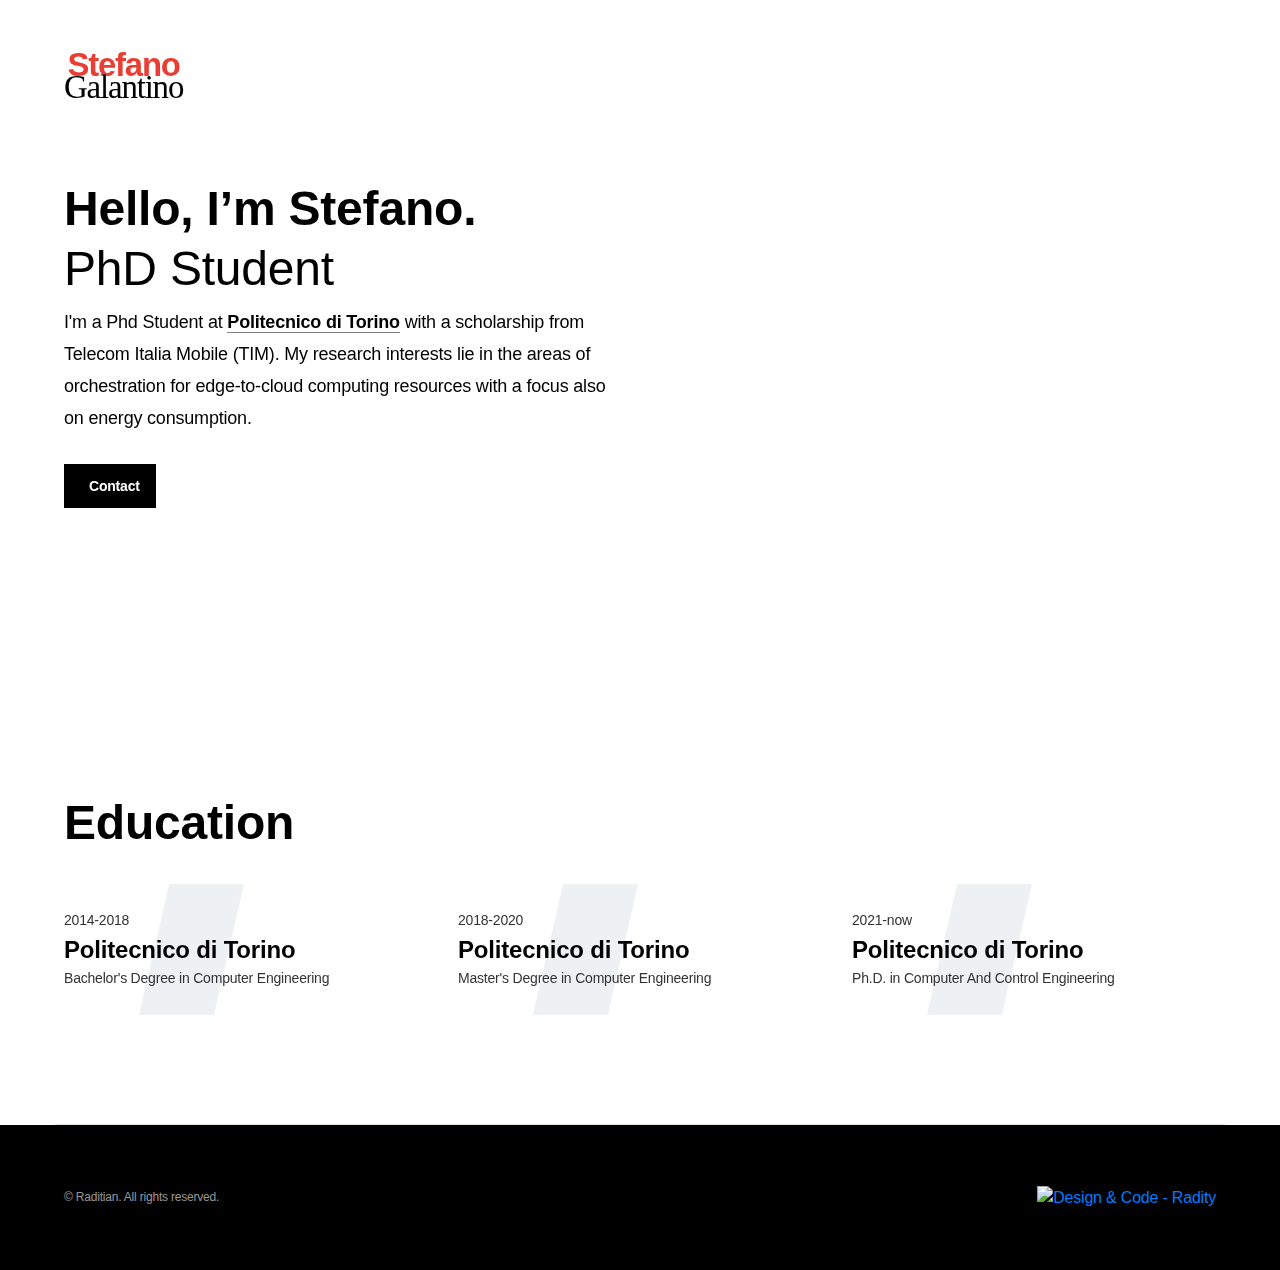
==== commit e83740fe: "refactoring" ====
--- a/index.html
+++ b/index.html
@@ -8,6 +8,32 @@
   <meta name="viewport" content="width=device-width, initial-scale=1.0" />
   <meta http-equiv="X-UA-Compatible" content="ie=edge" />
   <meta name="google-site-verification" content="V_e1sEW46FnSusXERtduP-q_PcX3zpmLpabLUn7OYKY" />
+  
+  <!-- Google tag (gtag.js) -->
+  <script src="https://code.jquery.com/jquery-3.6.0.min.js"></script>
+  <script src="https://ajax.googleapis.com/ajax/libs/jquery/3.7.1/jquery.min.js"></script>
+  <script>
+    window.dataLayer = window.dataLayer || [];
+    function gtag(){dataLayer.push(arguments);}
+    gtag('js', new Date());
+
+    gtag('config', 'G-H5QQR2XGQD');
+  </script>
+
+  <script> 
+    document.addEventListener("DOMContentLoaded", function() {
+      fetch('https://raw.githubusercontent.com/SteGala/stegala.github.io/main/sections/publications.html')
+          .then(response => response.text())
+          .then(data => {
+              document.getElementById('publications').innerHTML = data;
+          })
+          .catch(error => {
+              console.error('Error fetching content:', error);
+          });
+  });
+
+    </script> 
+
 
   <title>Stefano Galantino</title>
   <style>
@@ -398,71 +424,9 @@
   </section>
 
 
-  <section class="section section--border-bottom rad-animation-group">
-    <div class="container">
-      <div class="row rad-fade-down">
-        <div class="col-12  ">
-          <h2>Publications</h2>
-          <div class="timeline">
-            <ul>
-              <li>
-                <span>October 2022</span>
-                <div class="content">
-                  <h3 style="font-size:30px">An Edge-based Architecture for Phasor Measurements in Smart Grids</h3>
-                  <h2 style="font-size:20px">Conference: AEIT 2022</h2>
-                  <p style="display: contents;" id="collapsed-AEIT" onclick="hideDisplayAbstract('AEIT')">
-                    <b>Abstract:</b>
-                    [show abstract]
-                  </p>
-                  <p style="display: none;" id="extended-AEIT" onclick="hideDisplayAbstract('AEIT')">
-                    <b>Abstract:</b>
-                    This paper investigates the application of Kubernetes and Edge computing technologies to operate IT
-                    services in the context of power systems and smart grids. Traditional services for grid monitoring
-                    such as Phasor Measurement Units (PMUs) and Phasor Data Concentrators (PDCs) require a centralized
-                    architecture and a rigid networking infrastructure in order to properly function, which today is
-                    only achieved at the High Voltage (HV) transmission level. Furthermore, manual intervention is often
-                    the only option for PMUs/PDCs maintenance. In this work, the traditional PMU/PDC services were
-                    deployed as docker-containers in a decentralized Kubernetes cluster, which can represent any kind of
-                    geographically dispersed TCP/IP network. By leveraging remote orchestration, several key benefits
-                    are achieved: (1) no manual reconfiguration of the PMU-PDC communications upon network
-                    reconfiguration, (2) automatic PMU traffic redirection in case of PDC service redeployment in a
-                    different location, and (3) reduced data-loss upon PDC failure and enhanced overall system
-                    resiliency due to minimized ICT services down-time.
-                  </p>
-                </div>
-              </li>
-              <li>
-                <span>October 2021</span>
-                <div class="content">
-                  <h3 style="font-size:30px"
-                    onclick="window.open('https://ieeexplore.ieee.org/abstract/document/9730334','mywindow');">RAYGO:
-                    Reserve As You Go</h3>
-                  <h2 style="font-size:20px">Conference: CBDCom 2021</h2>
-                  <p style="display: contents;" id="collapsed-RAYGO" onclick="hideDisplayAbstract('RAYGO')">
-                    <b>Abstract:</b>
-                    [show abstract]
-                  </p>
-                  <p style="display: none;" id="extended-RAYGO" onclick="hideDisplayAbstract('RAYGO')">
-                    <b>Abstract:</b>
-                    The capability to predict the precise resource requirements of a microservice-based application is a
-                    very important problem for cloud services. In fact, the allocation of abundant resources guarantees
-                    an excellent quality of experience (QoE) for the hosted services, but it can translate into
-                    unnecessary costs for the cloud customer due to the reserved (but unused) resources. On the other
-                    side, poor resource provisioning may turn out in scarce performance when experiencing an unexpected
-                    peak of demand. This paper proposes RAYGO, a novel approach for dynamic resource provisioning to
-                    microservices in Kubernetes that (i) reliefs the customers from the definition of appropriate
-                    execution boundaries, (ii) ensures the right amount of resources at any time, according to the past
-                    and the predicted usage, and (iii) operates at the application level, acknowledging the dependency
-                    between multiple correlated microservices.
-                  </p>
-                </div>
-              </li>
-            </ul>
-          </div>
-        </div>
-      </div>
-    </div>
-  </section>
+  <div id="publications">
+
+  </div>
 
 
 
@@ -543,4 +507,4 @@
 
 </body>
 
-</html>+</html>
